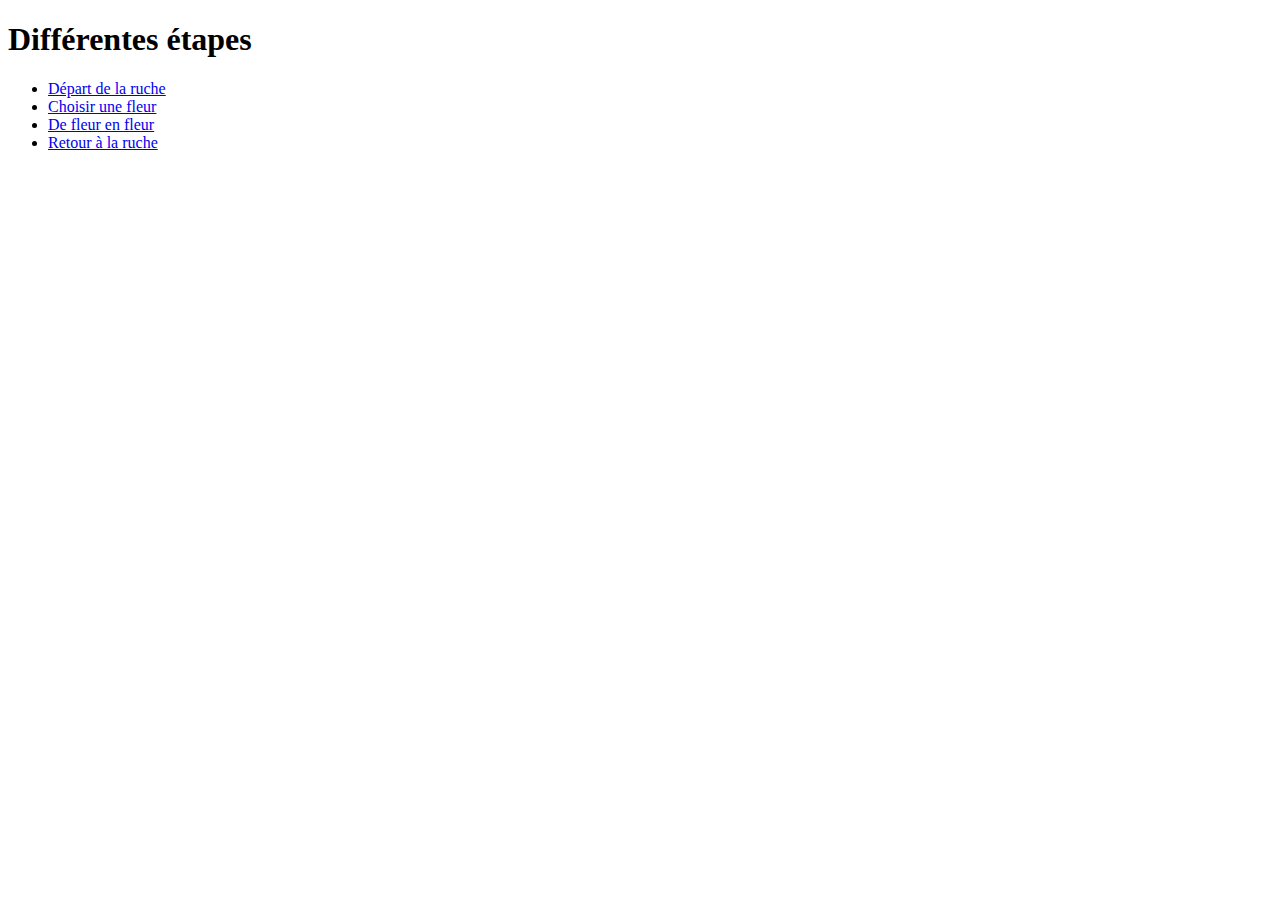
==== index.html @ 849a532e "bees" ====
<!DOCTYPE html>
<html>
  <head>
    <meta charset="utf-8">
    <title>BEE</title>
    <link rel="stylesheet" href="/css/main.css">
  </head>
  <body>
    <h1>    Différentes étapes
</h1>

<ul>
  <li><a href="etape01.html">Départ de la ruche</a></li>
<li><a href="etape02.html">Choisir une fleur</a></li>
  <li><a href="etape03.html">De fleur en fleur</a></li>
  <li><a href="etape04.html">Retour à la ruche</a></li>
  </lu>

  </body>
</html>
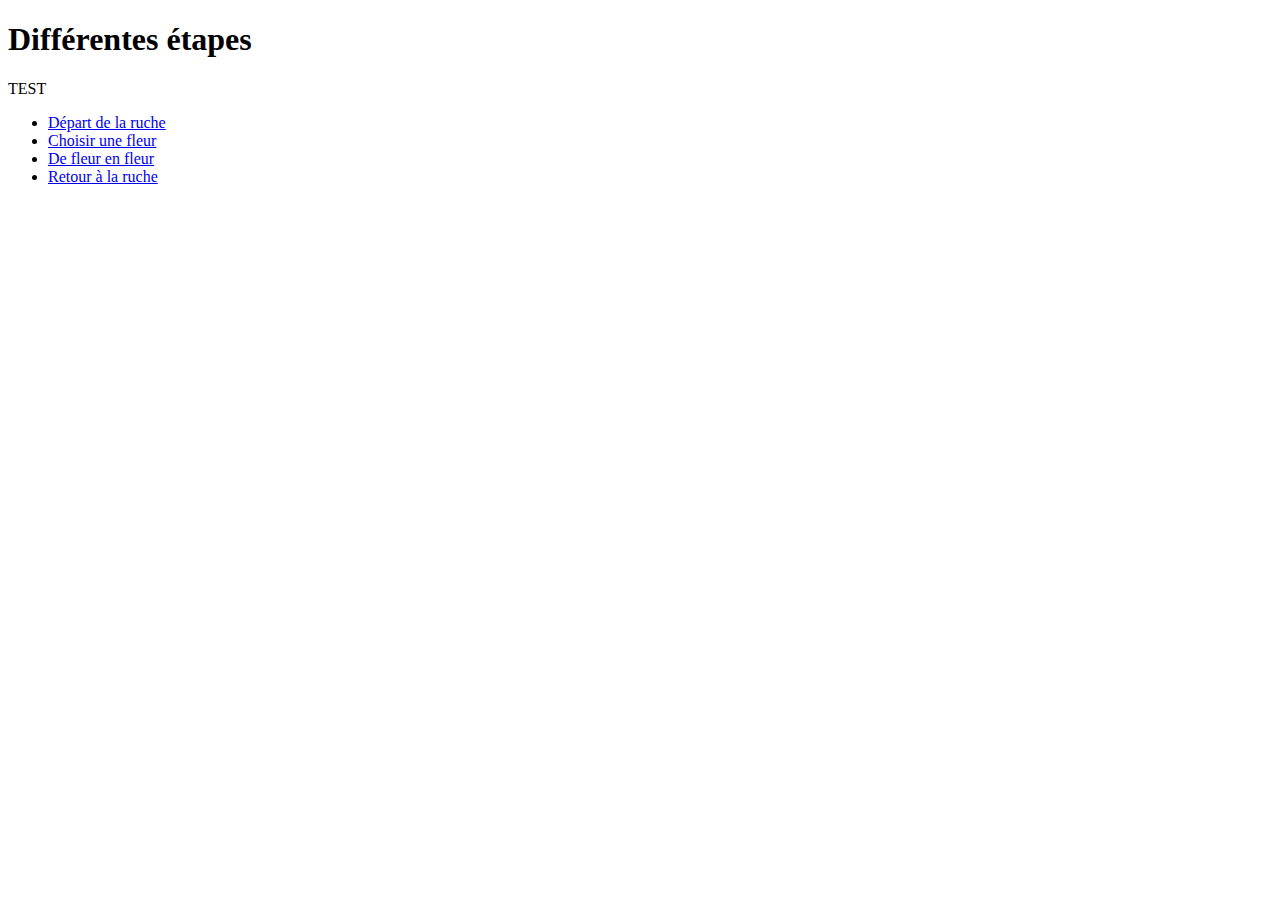
==== commit 4bfdcd75: "Test for index.html not appearing on gh-pages" ====
--- a/index.html
+++ b/index.html
@@ -9,6 +9,9 @@
     <h1>    Différentes étapes
 </h1>
 
+TEST
+
+
 <ul>
   <li><a href="etape01.html">Départ de la ruche</a></li>
 <li><a href="etape02.html">Choisir une fleur</a></li>
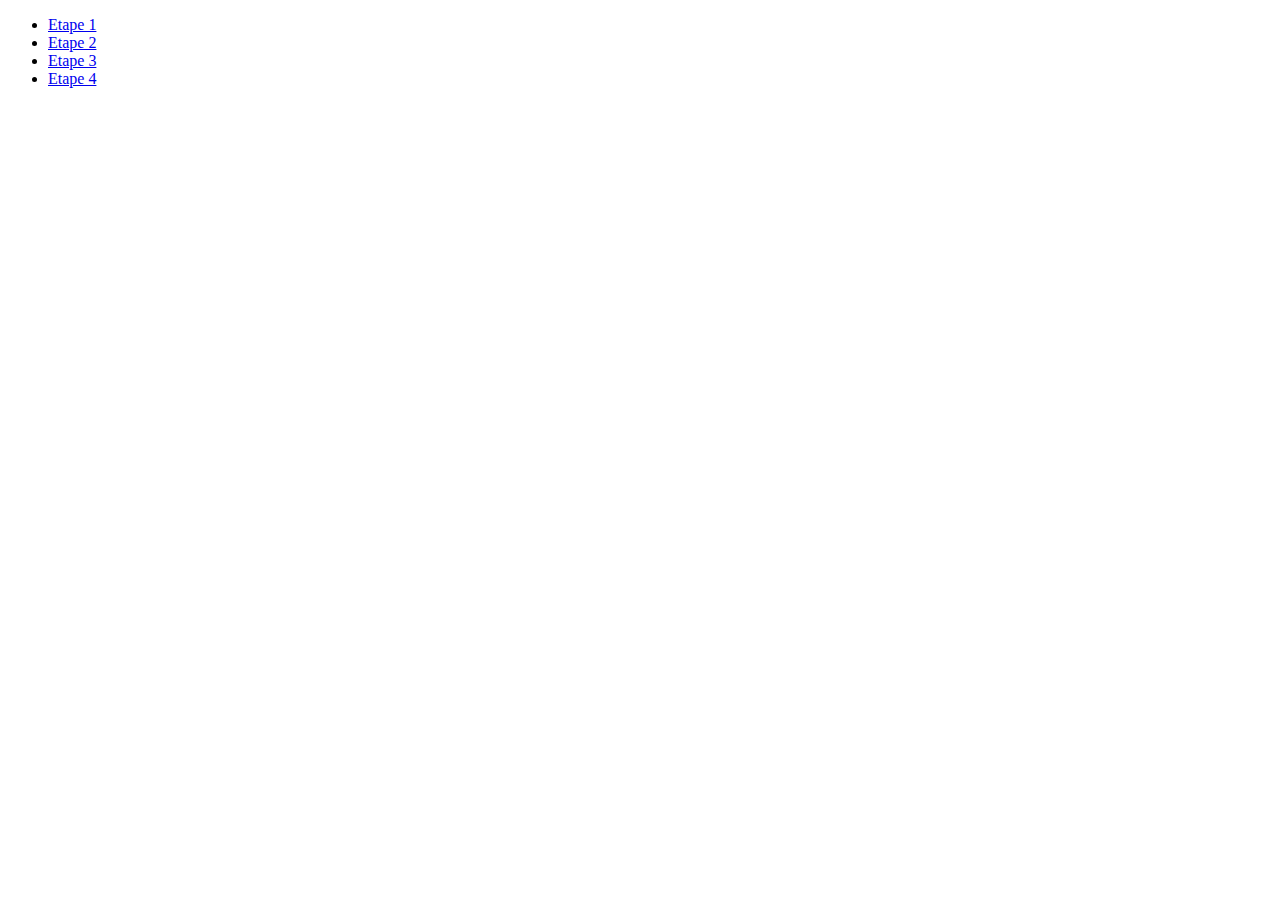
==== commit b9deb072: "new index.html" ====
--- a/index.html
+++ b/index.html
@@ -1,23 +1,19 @@
 <!DOCTYPE html>
-<html>
+<html lang="en" dir="ltr">
   <head>
     <meta charset="utf-8">
-    <title>BEE</title>
-    <link rel="stylesheet" href="/css/main.css">
+    <title>Projet Abeilles</title>
   </head>
   <body>
-    <h1>    Différentes étapes
-</h1>
 
-TEST
+    <ul>
+      <li><a href="etape01.html">Etape 1</a></li>
+      <li><a href="etape02.html">Etape 2</a></li>
+      <li><a href="etape03.html">Etape 3</a></li>
+      <li><a href="etape04.html">Etape 4</a></li>
+    </ul>
 
 
-<ul>
-  <li><a href="etape01.html">Départ de la ruche</a></li>
-<li><a href="etape02.html">Choisir une fleur</a></li>
-  <li><a href="etape03.html">De fleur en fleur</a></li>
-  <li><a href="etape04.html">Retour à la ruche</a></li>
-  </lu>
 
   </body>
 </html>
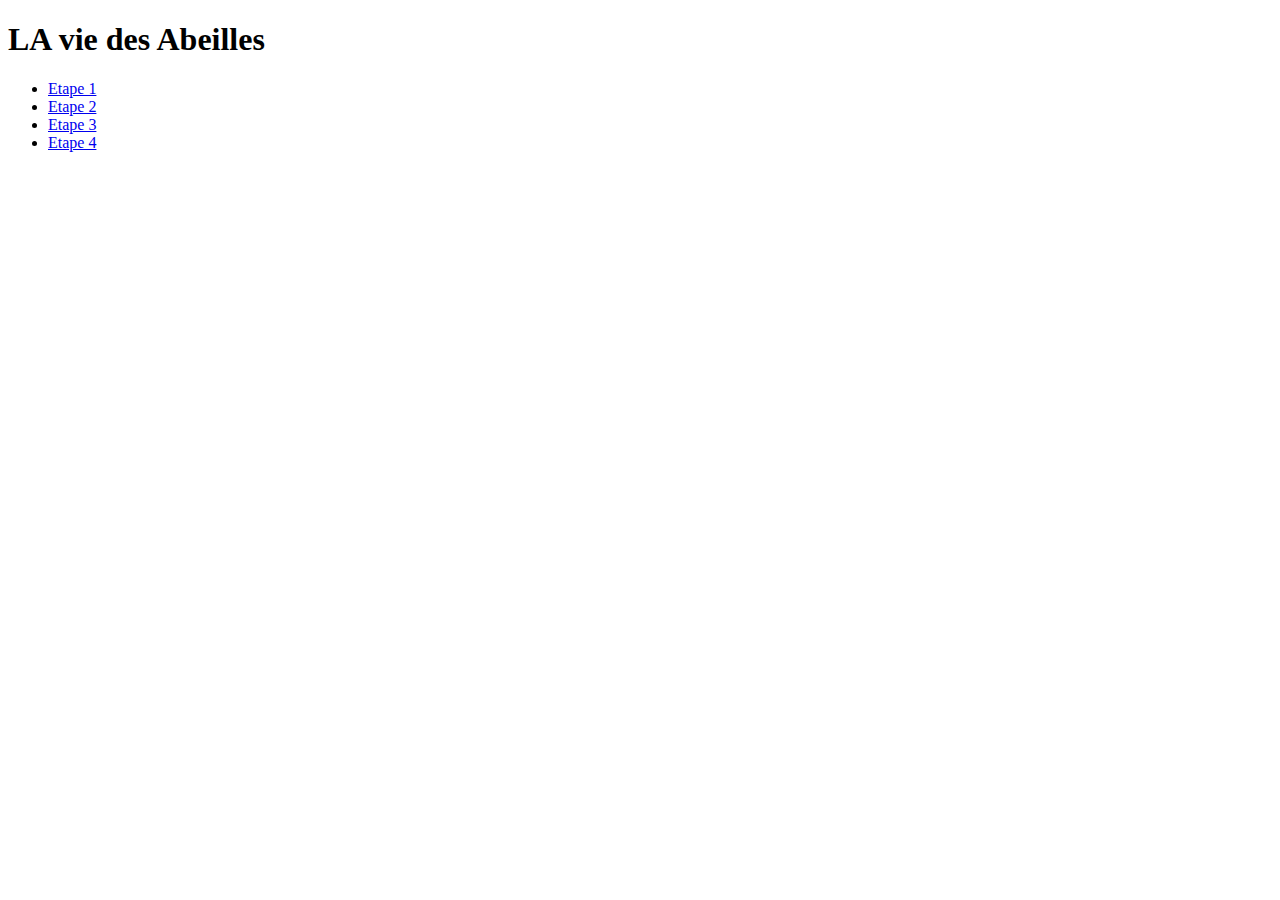
==== commit 1d8d4d5e: "Nouveau titre pour les abeilles" ====
--- a/index.html
+++ b/index.html
@@ -5,7 +5,7 @@
     <title>Projet Abeilles</title>
   </head>
   <body>
-
+<h1>LA vie des Abeilles</h1>
     <ul>
       <li><a href="etape01.html">Etape 1</a></li>
       <li><a href="etape02.html">Etape 2</a></li>
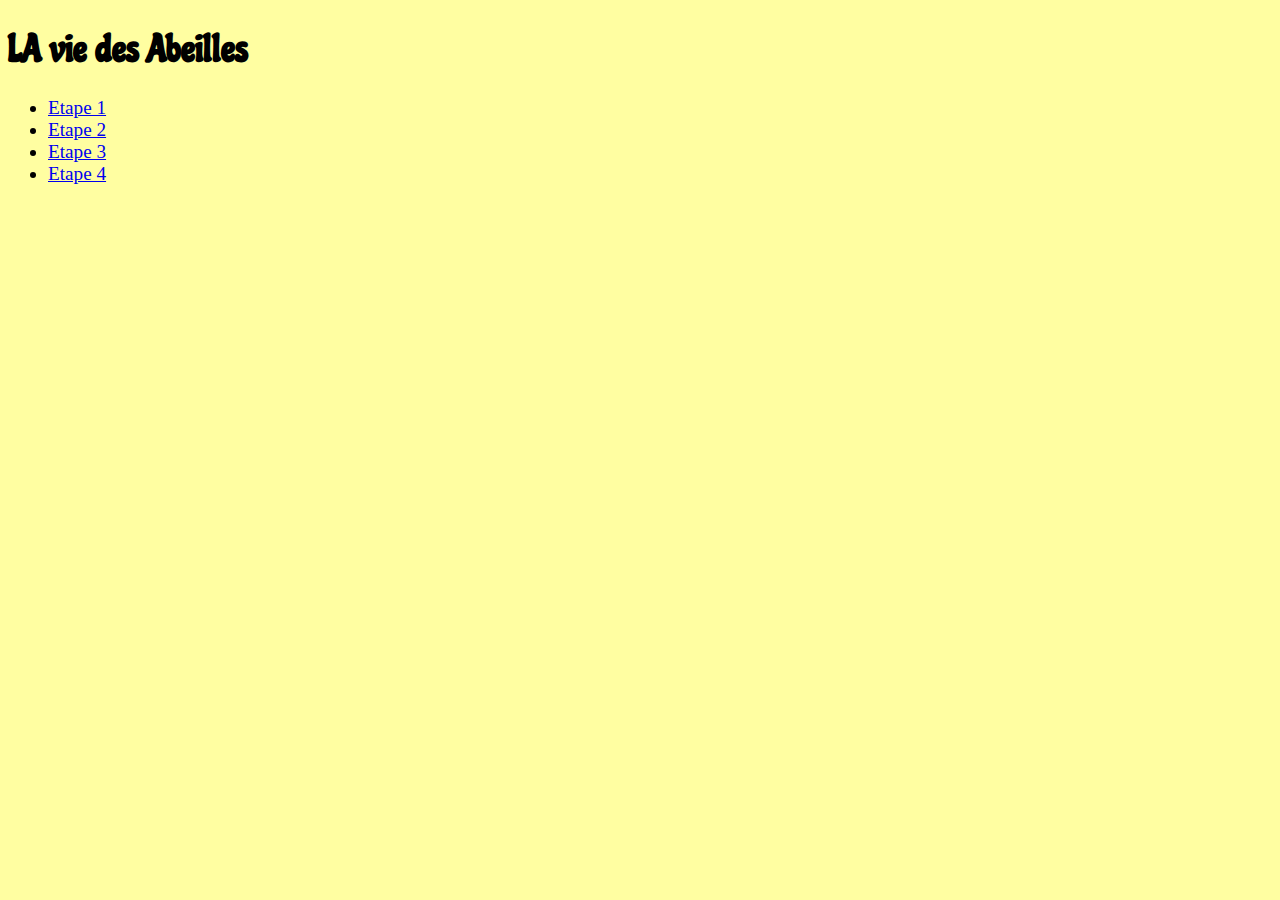
==== commit fd81a4bb: "Changement police du titre" ====
--- a/index.html
+++ b/index.html
@@ -3,6 +3,9 @@
   <head>
     <meta charset="utf-8">
     <title>Projet Abeilles</title>
+
+    <link rel="stylesheet" href="styles/main.css">
+
   </head>
   <body>
 <h1>LA vie des Abeilles</h1>
--- a/styles/main.css
+++ b/styles/main.css
@@ -0,0 +1,13 @@
+
+@import url('https://fonts.googleapis.com/css?family=Chicle');
+
+body {
+background: #FFFEA1;
+font-size: 120%;
+
+}
+
+h1 {
+  font-family: Chicle;
+  font-size: 200%;
+}
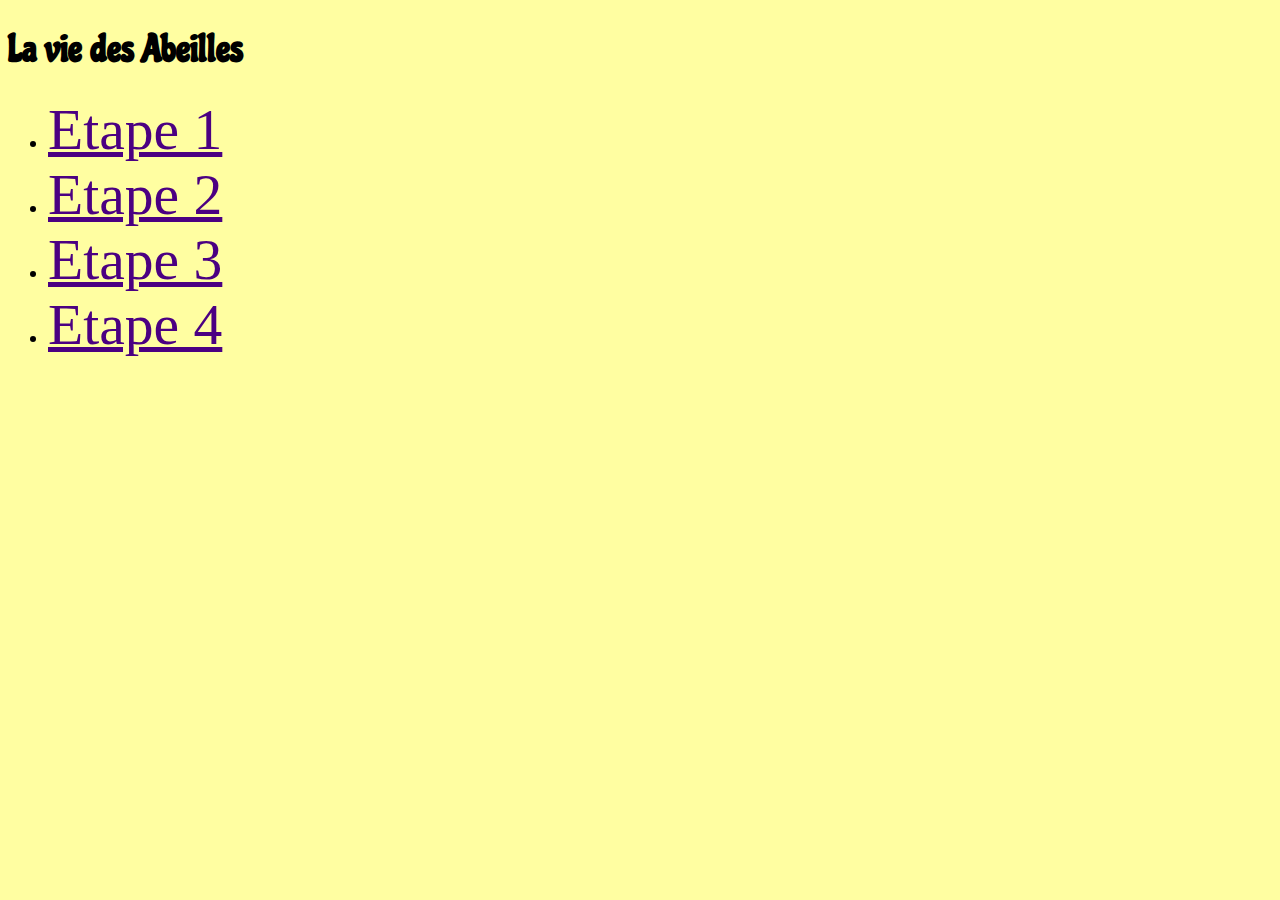
==== commit 25c1052a: "Nouvelle couleur de lien et le a majuscule en moins" ====
--- a/index.html
+++ b/index.html
@@ -8,7 +8,7 @@
 
   </head>
   <body>
-<h1>LA vie des Abeilles</h1>
+<h1>La vie des Abeilles</h1>
     <ul>
       <li><a href="etape01.html">Etape 1</a></li>
       <li><a href="etape02.html">Etape 2</a></li>
--- a/styles/main.css
+++ b/styles/main.css
@@ -11,3 +11,13 @@
   font-family: Chicle;
   font-size: 200%;
 }
+
+a {
+  color: rgb(75, 0, 130);
+  font-size: 3em;
+
+}
+
+a:hover {
+  color: rgb(250, 101, 147);
+}
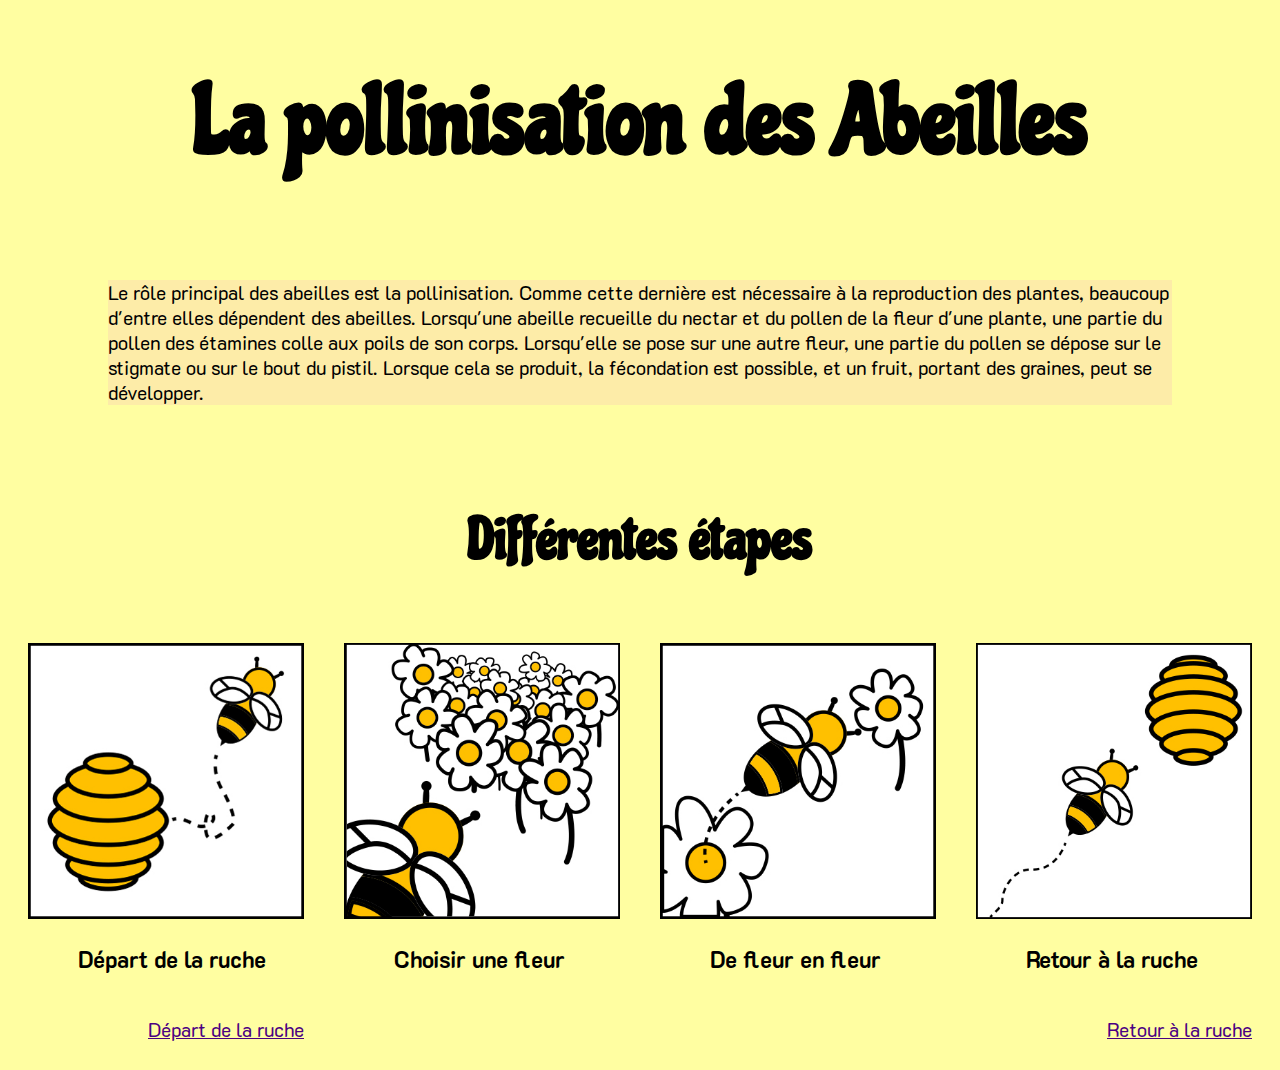
==== commit cdf66bca: "Site commencé Intro casi fini etapes en cours" ====
--- a/index.html
+++ b/index.html
@@ -8,13 +8,71 @@
 
   </head>
   <body>
-<h1>La vie des Abeilles</h1>
-    <ul>
-      <li><a href="etape01.html">Etape 1</a></li>
-      <li><a href="etape02.html">Etape 2</a></li>
-      <li><a href="etape03.html">Etape 3</a></li>
-      <li><a href="etape04.html">Etape 4</a></li>
-    </ul>
+
+
+<h1>La pollinisation des Abeilles</h1>
+
+
+
+<p>Le rôle principal des abeilles est la pollinisation.
+Comme cette dernière est nécessaire à la reproduction des plantes, beaucoup d'entre elles dépendent des abeilles.
+Lorsqu'une abeille recueille du nectar et du pollen de la fleur d'une plante,
+une partie du pollen des étamines colle aux poils de son corps.
+Lorsqu'elle se pose sur une autre fleur, une partie du pollen se dépose sur le stigmate ou sur le bout du pistil.
+Lorsque cela se produit, la fécondation est possible, et un fruit, portant des graines, peut se développer.
+</p>
+
+
+
+
+    <section id="comp">
+
+            <h2>Différentes étapes</h2>
+
+        <div class="comp-section-content">
+            <div class="comp-content">
+
+
+              <a class="gallery"
+             href="images/etape01.jpg"><img src="images/etape01.jpg" alt="">
+
+              </a>
+
+
+              <h3>Départ de la ruche</h3>
+                <a href="etape01.html">Départ de la ruche</a>
+
+
+            </div>
+            <div class="comp-content">
+              <a class="gallery" href="images/etape02.jpg"><img src="images/etape02.jpg" alt="">
+              </a>
+              <h3>Choisir une fleur</h3>
+
+
+            </div>
+            <div class="comp-content">
+              <a class="gallery" href="images/etape03.jpg"><img src="images/etape03.jpg" alt="">
+              </a>
+              <h3>De fleur en fleur</h3>
+
+
+            </div>
+
+            <div class="comp-content">
+              <a class="gallery" href="images/etape04.jpg"><img src="images/etape04.jpg" alt="">
+              </a>
+              <h3>Retour à la ruche</h3>
+              <a href="etape04.html">Retour à la ruche</a>
+
+
+            </div>
+      </div>
+
+
+
+
+  </section>
 
 
 
--- a/styles/main.css
+++ b/styles/main.css
@@ -1,23 +1,84 @@
 
 @import url('https://fonts.googleapis.com/css?family=Chicle');
+@import url('https://fonts.googleapis.com/css?family=K2D');
 
 body {
 background: #FFFEA1;
 font-size: 120%;
-
 }
 
 h1 {
   font-family: Chicle;
-  font-size: 200%;
+  font-size: 5em;
+  display: flex;
+  justify-content: space-around;
 }
+
+h2 {
+  font-size: 3em;
+  display: flex;
+  justify-content: space-around;
+  font-family: Chicle;
+}
+
+h3 {
+margin-left: 70px;
+  justify-content: space-around;
+  font-family: K2D;
+}
+
+
 
 a {
   color: rgb(75, 0, 130);
-  font-size: 3em;
+
+  font-family: K2D;
 
 }
 
 a:hover {
   color: rgb(250, 101, 147);
 }
+
+p {
+  display: flex;
+  margin: 100px;
+  justify-content: space-around;
+  background-color: #FDECA8;
+  font-family: K2D;
+
+
+}
+
+video {
+  margin-left: 225px;
+
+  
+}
+
+.comp-section-content{
+  display: flex;
+  justify-content: space-around;
+}
+
+
+.comp-content {
+
+  flex: 1 0 200px;
+
+}
+
+.comp-content p {
+  padding: 1em;
+}
+
+.comp-content img {
+  width: 100%;
+}
+
+.comp-content a {
+  display: block;
+  padding: 20px;
+  float: right;
+
+}
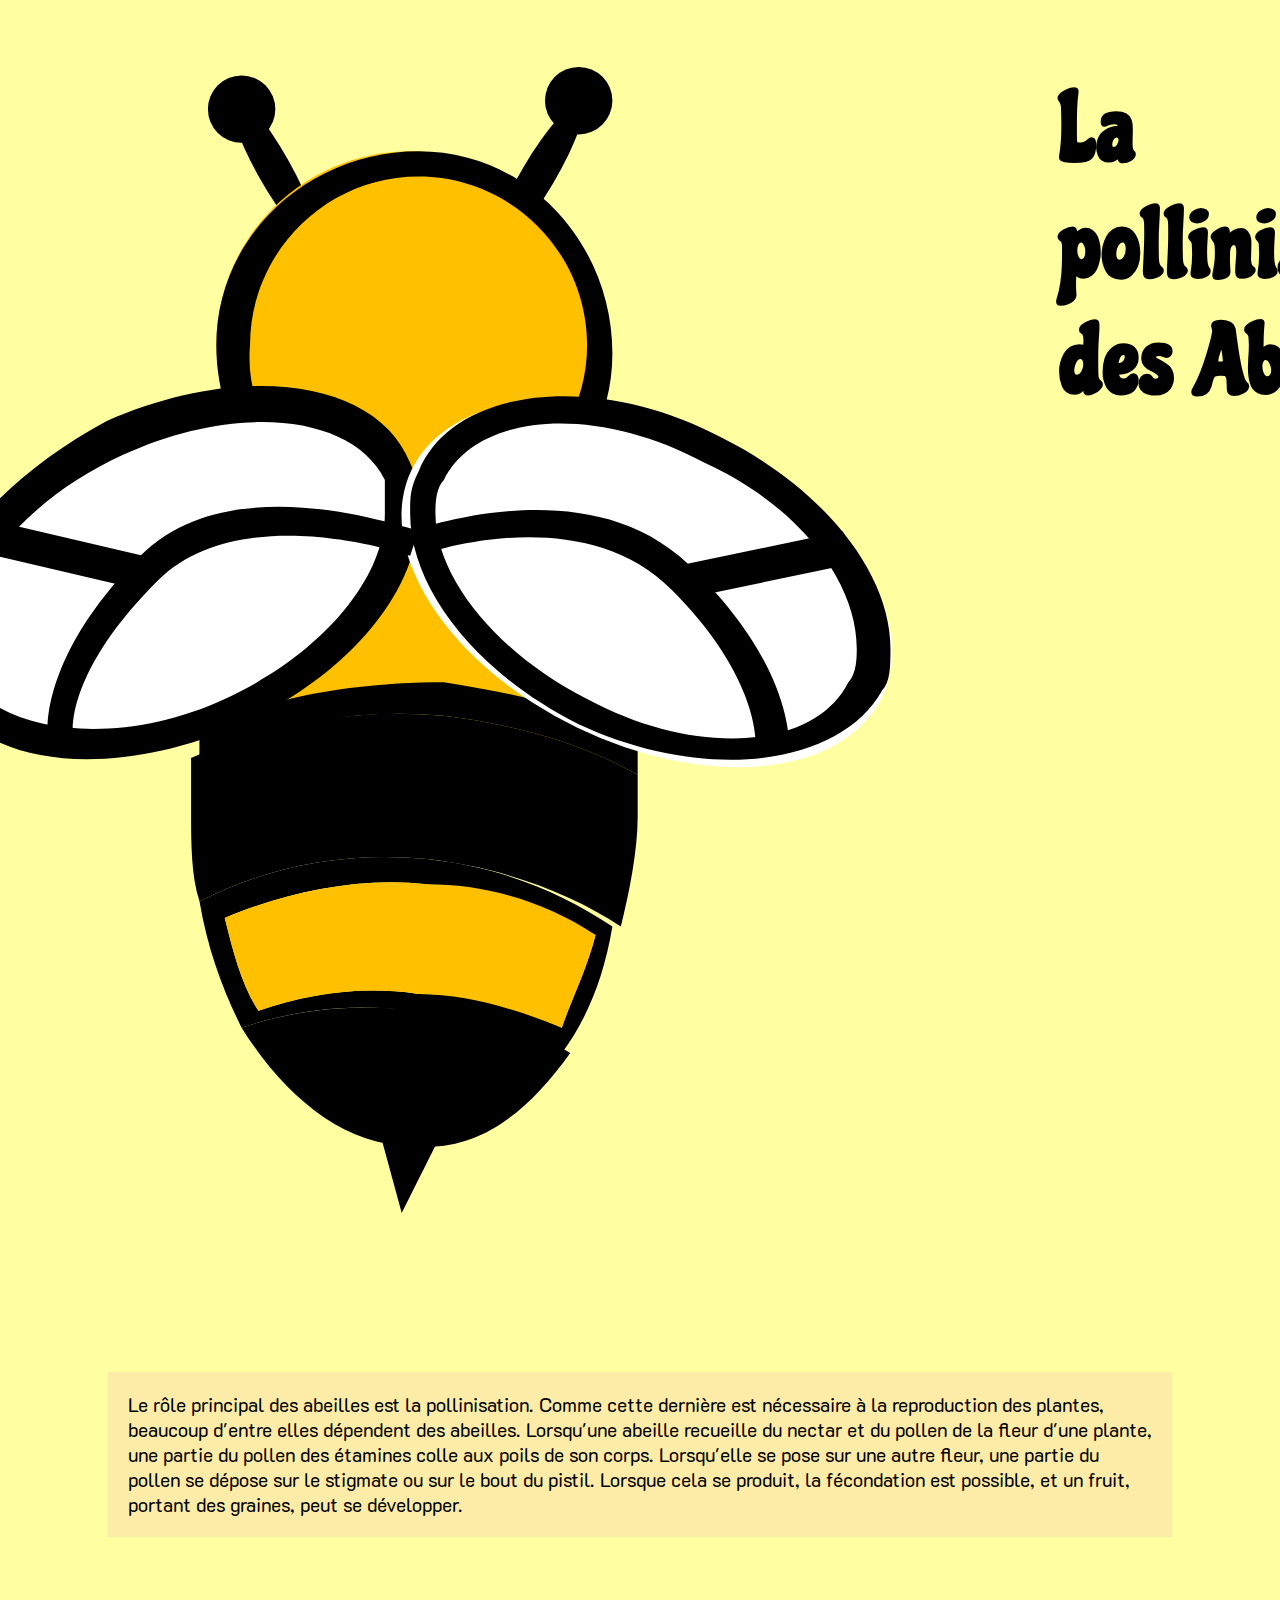
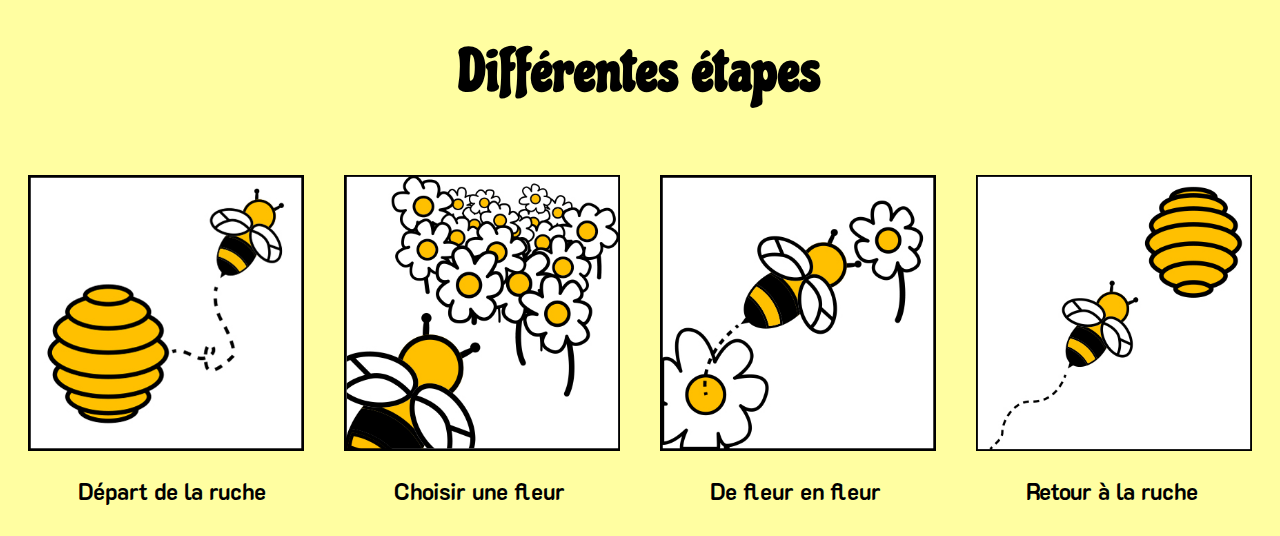
==== commit 8669f727: "Site abeille derniere version (pour le moment)" ====
--- a/index.html
+++ b/index.html
@@ -9,8 +9,14 @@
   </head>
   <body>
 
+<header>
+
+
+    <img src="images/logoJaune.svg" alt="logo abeille">
 
 <h1>La pollinisation des Abeilles</h1>
+
+</header>
 
 
 
@@ -34,25 +40,24 @@
 
 
               <a class="gallery"
-             href="images/etape01.jpg"><img src="images/etape01.jpg" alt="">
+             href="etape01.html"><img src="images/etape01.jpg" alt="">
 
               </a>
 
 
               <h3>Départ de la ruche</h3>
-                <a href="etape01.html">Départ de la ruche</a>
 
 
             </div>
             <div class="comp-content">
-              <a class="gallery" href="images/etape02.jpg"><img src="images/etape02.jpg" alt="">
+              <a class="gallery" href="etape02.html"><img src="images/etape02.jpg" alt="">
               </a>
               <h3>Choisir une fleur</h3>
 
 
             </div>
             <div class="comp-content">
-              <a class="gallery" href="images/etape03.jpg"><img src="images/etape03.jpg" alt="">
+              <a class="gallery" href="etape03.html"><img src="images/etape03.jpg" alt="">
               </a>
               <h3>De fleur en fleur</h3>
 
@@ -60,10 +65,11 @@
             </div>
 
             <div class="comp-content">
-              <a class="gallery" href="images/etape04.jpg"><img src="images/etape04.jpg" alt="">
+              <a class="gallery" href="etape04.html"><img src="images/etape04.jpg" alt="">
               </a>
+
               <h3>Retour à la ruche</h3>
-              <a href="etape04.html">Retour à la ruche</a>
+
 
 
             </div>
--- a/styles/main.css
+++ b/styles/main.css
@@ -1,6 +1,13 @@
 
 @import url('https://fonts.googleapis.com/css?family=Chicle');
 @import url('https://fonts.googleapis.com/css?family=K2D');
+
+
+header {
+  display: flex;
+  justify-content: center;
+}
+
 
 body {
 background: #FFFEA1;
@@ -12,6 +19,7 @@
   font-size: 5em;
   display: flex;
   justify-content: space-around;
+  letter-spacing: 2px;
 }
 
 h2 {
@@ -19,6 +27,7 @@
   display: flex;
   justify-content: space-around;
   font-family: Chicle;
+  letter-spacing: 1px;
 }
 
 h3 {
@@ -46,25 +55,27 @@
   justify-content: space-around;
   background-color: #FDECA8;
   font-family: K2D;
+  padding: 20px;
 
 
 }
 
-video {
-  margin-left: 225px;
 
-  
-}
 
-.comp-section-content{
-  display: flex;
-  justify-content: space-around;
+
+
+
+
+.comp-section-content {
+    display: flex;
+    justify-content: space-around;
 }
 
 
 .comp-content {
 
   flex: 1 0 200px;
+
 
 }
 
@@ -82,3 +93,45 @@
   float: right;
 
 }
+
+
+.nav {
+  display: flex;
+  justify-content: space-between;
+  justify-content: space-around;
+
+
+
+
+
+}
+
+.gauche {
+  display: flex;
+  justify-content: center;
+
+
+}
+
+.droite {
+  display: flex;
+  justify-content: space-between;
+
+}
+
+
+.droite a {
+  font-size: 1.5em;
+  margin: auto;
+}
+
+.gauche a {
+  font-size: 1.5em;
+  margin: auto;
+
+}
+
+video {
+ display: block;
+    margin-left: auto;
+    margin-right: auto }
